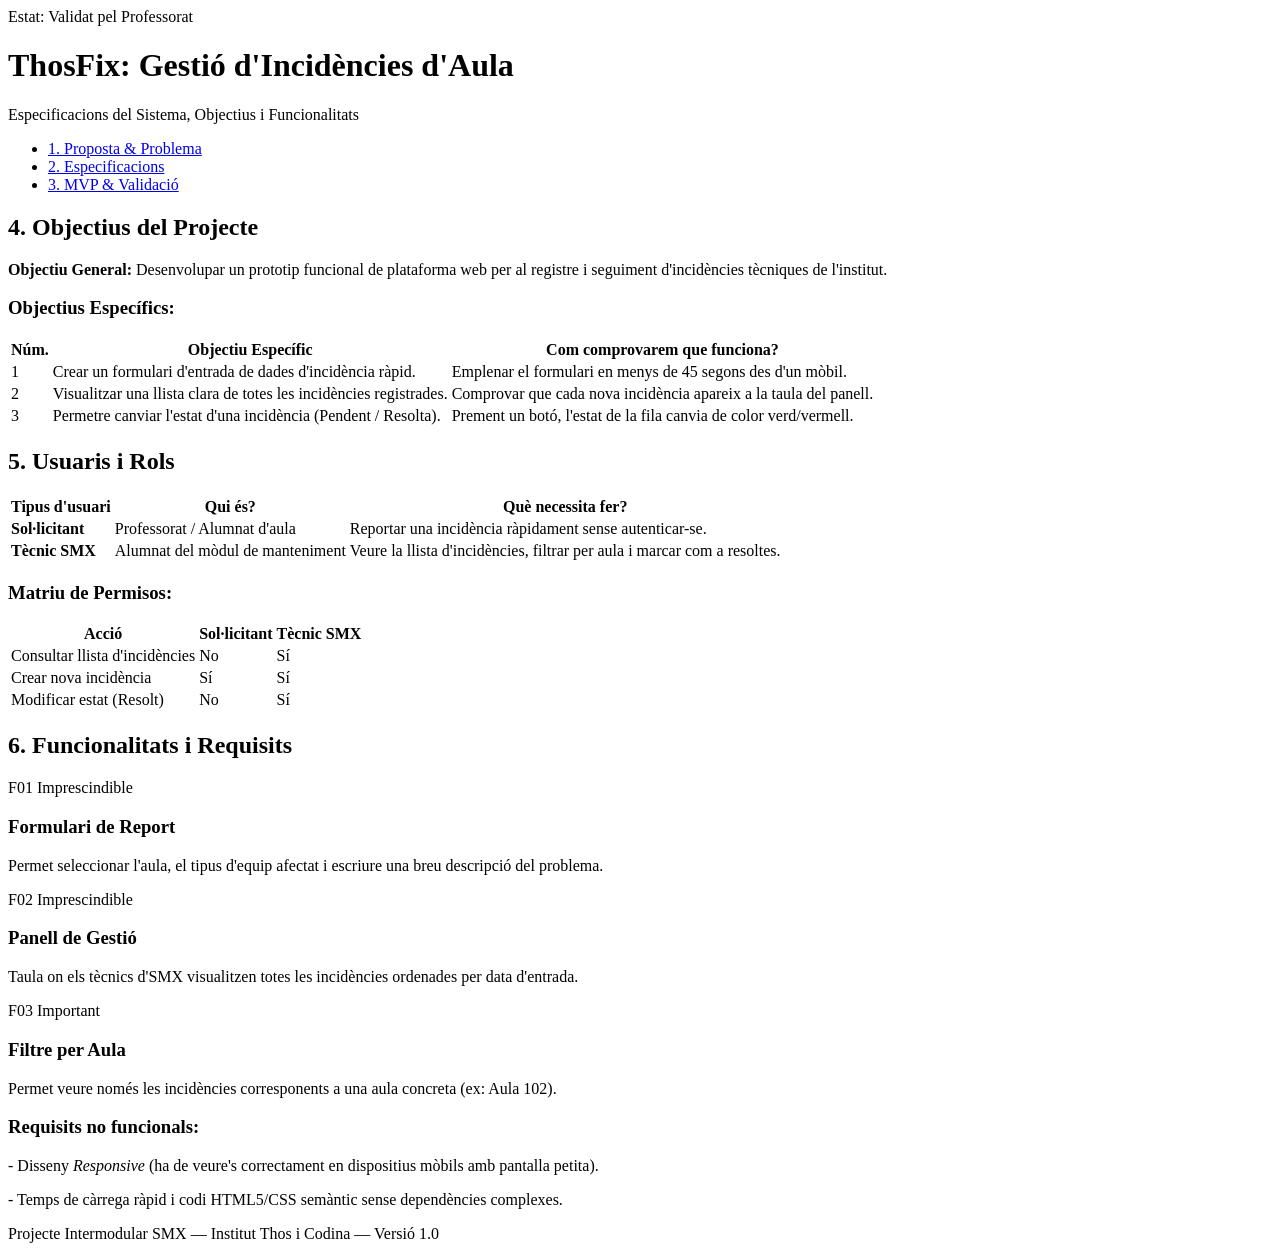
==== especificacions.html @ b2d93eaf "Rename objectius.html to especificacions.html" ====
<!DOCTYPE html>
<html lang="ca">
<head>
  <meta charset="UTF-8">
  <meta name="viewport" content="width=device-width, initial-scale=1.0">
  <title>ThosFix - Especificacions Tècniques</title>
  <link rel="stylesheet" href="css/style.css">
</head>
<body>

  <header>
    <div class="container header-content">
      <span class="status-badge">Estat: Validat pel Professorat</span>
      <h1>ThosFix: Gestió d'Incidències d'Aula</h1>
      <p class="tagline">Especificacions del Sistema, Objectius i Funcionalitats</p>
    </div>
  </header>

  <nav class="main-nav">
    <div class="container">
      <ul>
        <li><a href="index.html">1. Proposta & Problema</a></li>
        <li><a href="especificacions.html" class="active">2. Especificacions</a></li>
        <li><a href="mvp.html">3. MVP & Validació</a></li>
      </ul>
    </div>
  </nav>

  <main class="container">

    <section id="sec4">
      <h2>4. Objectius del Projecte</h2>
      <p><strong>Objectiu General:</strong> Desenvolupar un prototip funcional de plataforma web per al registre i seguiment d'incidències tècniques de l'institut.</p>

      <h3>Objectius Específics:</h3>
      <table>
        <thead>
          <tr>
            <th>Núm.</th>
            <th>Objectiu Específic</th>
            <th>Com comprovarem que funciona?</th>
          </tr>
        </thead>
        <tbody>
          <tr>
            <td>1</td>
            <td>Crear un formulari d'entrada de dades d'incidència ràpid.</td>
            <td>Emplenar el formulari en menys de 45 segons des d'un mòbil.</td>
          </tr>
          <tr>
            <td>2</td>
            <td>Visualitzar una llista clara de totes les incidències registrades.</td>
            <td>Comprovar que cada nova incidència apareix a la taula del panell.</td>
          </tr>
          <tr>
            <td>3</td>
            <td>Permetre canviar l'estat d'una incidència (Pendent / Resolta).</td>
            <td>Prement un botó, l'estat de la fila canvia de color verd/vermell.</td>
          </tr>
        </tbody>
      </table>
    </section>

    <section id="sec5">
      <h2>5. Usuaris i Rols</h2>
      <table>
        <thead>
          <tr>
            <th>Tipus d'usuari</th>
            <th>Qui és?</th>
            <th>Què necessita fer?</th>
          </tr>
        </thead>
        <tbody>
          <tr>
            <td><strong>Sol·licitant</strong></td>
            <td>Professorat / Alumnat d'aula</td>
            <td>Reportar una incidència ràpidament sense autenticar-se.</td>
          </tr>
          <tr>
            <td><strong>Tècnic SMX</strong></td>
            <td>Alumnat del mòdul de manteniment</td>
            <td>Veure la llista d'incidències, filtrar per aula i marcar com a resoltes.</td>
          </tr>
        </tbody>
      </table>

      <h3>Matriu de Permisos:</h3>
      <table>
        <thead>
          <tr>
            <th>Acció</th>
            <th>Sol·licitant</th>
            <th>Tècnic SMX</th>
          </tr>
        </thead>
        <tbody>
          <tr><td>Consultar llista d'incidències</td><td>No</td><td>Sí</td></tr>
          <tr><td>Crear nova incidència</td><td>Sí</td><td>Sí</td></tr>
          <tr><td>Modificar estat (Resolt)</td><td>No</td><td>Sí</td></tr>
        </tbody>
      </table>
    </section>

    <section id="sec6">
      <h2>6. Funcionalitats i Requisits</h2>
      
      <div class="cards-grid">
        <article class="card">
          <div class="card-header">
            <span class="card-id">F01</span>
            <span class="badge badge-high">Imprescindible</span>
          </div>
          <h3>Formulari de Report</h3>
          <p>Permet seleccionar l'aula, el tipus d'equip afectat i escriure una breu descripció del problema.</p>
        </article>

        <article class="card">
          <div class="card-header">
            <span class="card-id">F02</span>
            <span class="badge badge-high">Imprescindible</span>
          </div>
          <h3>Panell de Gestió</h3>
          <p>Taula on els tècnics d'SMX visualitzen totes les incidències ordenades per data d'entrada.</p>
        </article>

        <article class="card">
          <div class="card-header">
            <span class="card-id">F03</span>
            <span class="badge badge-medium">Important</span>
          </div>
          <h3>Filtre per Aula</h3>
          <p>Permet veure només les incidències corresponents a una aula concreta (ex: Aula 102).</p>
        </article>
      </div>

      <h3>Requisits no funcionals:</h3>
      <p>- Disseny <em>Responsive</em> (ha de veure's correctament en dispositius mòbils amb pantalla petita).</p>
      <p>- Temps de càrrega ràpid i codi HTML5/CSS semàntic sense dependències complexes.</p>
    </section>

  </main>

  <footer>
    <div class="container">
      <p>Projecte Intermodular SMX — Institut Thos i Codina — Versió 1.0</p>
    </div>
  </footer>

</body>
</html>
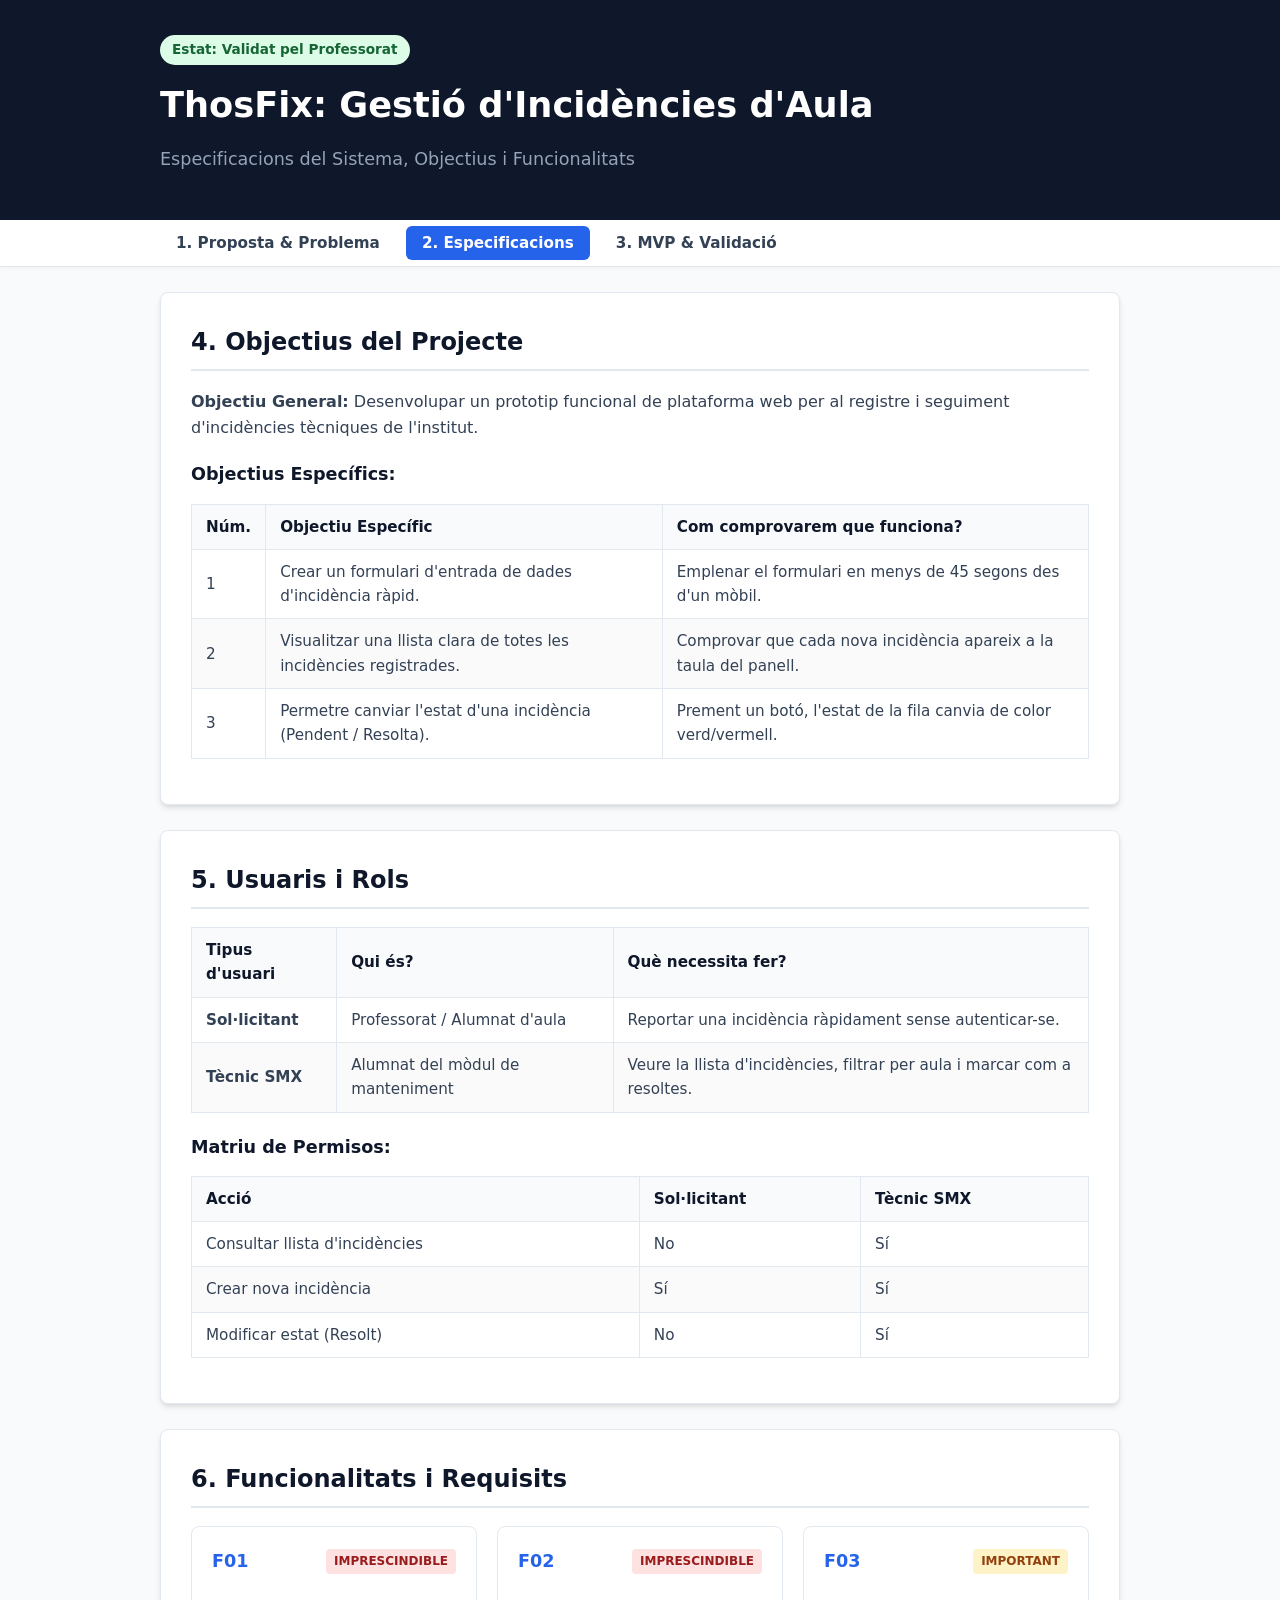
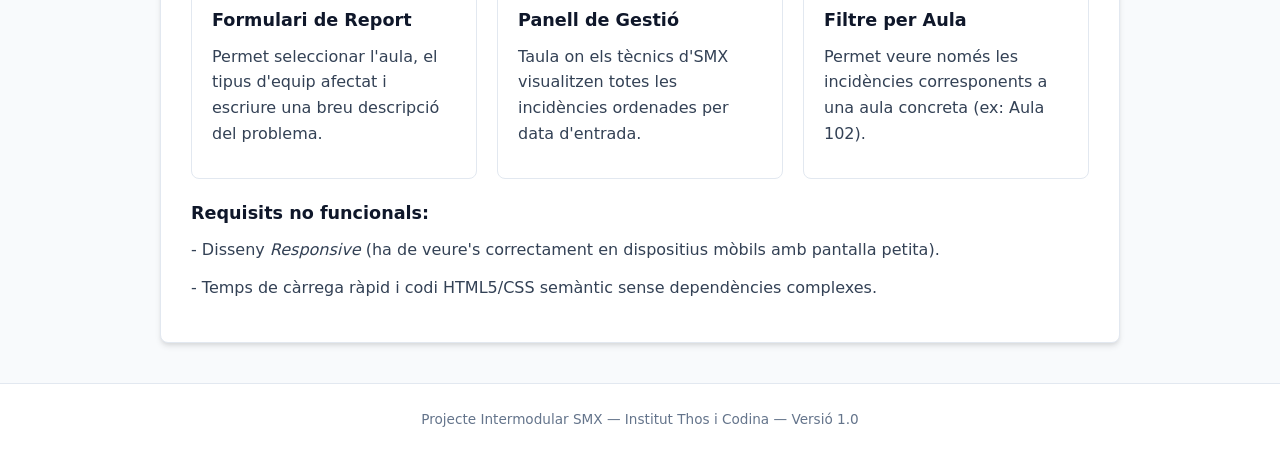
==== commit a38369b8: "Update especificacions.html" ====
--- a/especificacions.html
+++ b/especificacions.html
@@ -4,7 +4,7 @@
   <meta charset="UTF-8">
   <meta name="viewport" content="width=device-width, initial-scale=1.0">
   <title>ThosFix - Especificacions Tècniques</title>
-  <link rel="stylesheet" href="css/style.css">
+  <link rel="stylesheet" href="style.css">
 </head>
 <body>
 
--- a/style.css
+++ b/style.css
@@ -0,0 +1,269 @@
+:root {
+  --primary: #2563eb;
+  --primary-dark: #1d4ed8;
+  --secondary: #0f172a;
+  --bg: #f8fafc;
+  --surface: #ffffff;
+  --text: #334155;
+  --text-bold: #0f172a;
+  --border: #e2e8f0;
+  --success-bg: #dcfce7;
+  --success-text: #166534;
+  --warning-bg: #fef3c7;
+  --warning-text: #92400e;
+  --danger-bg: #fee2e2;
+  --danger-text: #991b1b;
+  --radius: 8px;
+  --shadow: 0 4px 6px -1px rgba(0, 0, 0, 0.1), 0 2px 4px -1px rgba(0, 0, 0, 0.06);
+}
+
+* { box-sizing: border-box; margin: 0; padding: 0; }
+
+body { 
+  font-family: system-ui, -apple-system, BlinkMacSystemFont, 'Segoe UI', Roboto, sans-serif; 
+  line-height: 1.6; 
+  background-color: var(--bg); 
+  color: var(--text); 
+  display: flex;
+  flex-direction: column;
+  min-height: 100vh;
+}
+
+.container { 
+  max-width: 1000px; 
+  margin: 0 auto; 
+  padding: 0 20px; 
+  width: 100%;
+}
+
+/* Header & Hero */
+header { 
+  background-color: var(--secondary); 
+  color: white; 
+  padding: 35px 0; 
+}
+
+.header-content { 
+  display: flex; 
+  flex-direction: column; 
+  gap: 12px; 
+}
+
+.status-badge { 
+  display: inline-block; 
+  width: fit-content; 
+  background: var(--success-bg); 
+  color: var(--success-text); 
+  padding: 4px 12px; 
+  border-radius: 20px; 
+  font-weight: 600; 
+  font-size: 0.85rem; 
+}
+
+header h1 { 
+  font-size: 2.2rem; 
+  font-weight: 800; 
+  color: #fff; 
+}
+
+.tagline { 
+  font-size: 1.1rem; 
+  color: #94a3b8; 
+}
+
+/* Meta Table Grid */
+.meta-grid { 
+  display: grid; 
+  grid-template-columns: repeat(auto-fit, minmax(180px, 1fr)); 
+  gap: 15px; 
+  margin-top: 15px; 
+  background: rgba(255,255,255,0.05); 
+  padding: 18px; 
+  border-radius: var(--radius); 
+  border: 1px solid rgba(255,255,255,0.1); 
+}
+
+.meta-item strong { 
+  display: block; 
+  font-size: 0.75rem; 
+  text-transform: uppercase; 
+  color: #94a3b8; 
+}
+
+.meta-item span { 
+  font-size: 0.95rem; 
+  font-weight: 500; 
+  color: #f1f5f9; 
+}
+
+/* Navegació principal entre pàgines */
+nav.main-nav { 
+  position: sticky; 
+  top: 0; 
+  background: var(--surface); 
+  border-bottom: 1px solid var(--border); 
+  box-shadow: 0 2px 4px rgba(0,0,0,0.03); 
+  z-index: 100; 
+}
+
+nav.main-nav ul { 
+  display: flex; 
+  list-style: none; 
+  gap: 10px; 
+  padding: 10px 0;
+}
+
+nav.main-nav a { 
+  text-decoration: none; 
+  color: var(--text); 
+  font-weight: 600; 
+  font-size: 0.95rem; 
+  padding: 8px 16px; 
+  border-radius: 6px; 
+  transition: all 0.2s ease;
+}
+
+nav.main-nav a:hover { 
+  background-color: #eff6ff; 
+  color: var(--primary); 
+}
+
+nav.main-nav a.active { 
+  background-color: var(--primary); 
+  color: white; 
+}
+
+/* Layout Seccions */
+main {
+  flex: 1;
+}
+
+section { 
+  background: var(--surface); 
+  margin-top: 25px; 
+  padding: 30px; 
+  border-radius: var(--radius); 
+  border: 1px solid var(--border); 
+  box-shadow: var(--shadow); 
+}
+
+h2 { 
+  font-size: 1.5rem; 
+  color: var(--text-bold); 
+  margin-bottom: 18px; 
+  border-bottom: 2px solid var(--border); 
+  padding-bottom: 8px; 
+}
+
+h3 { 
+  font-size: 1.1rem; 
+  color: var(--text-bold); 
+  margin: 20px 0 10px 0; 
+}
+
+p { margin-bottom: 12px; }
+
+/* Blocs destacats */
+.callout { 
+  background: #eff6ff; 
+  border-left: 4px solid var(--primary); 
+  padding: 15px 20px; 
+  border-radius: 0 var(--radius) var(--radius) 0; 
+  margin: 15px 0; 
+}
+
+.callout-challenge { 
+  background: #fff7ed; 
+  border-left: 4px solid var(--warning-text); 
+}
+
+.teacher-obs { 
+  background: #f1f5f9; 
+  border: 1px dashed #94a3b8; 
+  padding: 15px; 
+  border-radius: var(--radius); 
+  margin-top: 25px; 
+  font-size: 0.9rem; 
+}
+
+.teacher-obs strong { color: var(--secondary); }
+
+/* Taules */
+table { 
+  width: 100%; 
+  border-collapse: collapse; 
+  margin: 15px 0; 
+  font-size: 0.95rem; 
+}
+
+th, td { 
+  border: 1px solid var(--border); 
+  padding: 10px 14px; 
+  text-align: left; 
+}
+
+th { 
+  background-color: #f8fafc; 
+  font-weight: 700; 
+  color: var(--text-bold); 
+}
+
+tr:nth-child(even) { background-color: #fafafa; }
+
+/* Targetes de funcionalitats */
+.cards-grid { 
+  display: grid; 
+  grid-template-columns: repeat(auto-fit, minmax(260px, 1fr)); 
+  gap: 20px; 
+  margin-top: 15px; 
+}
+
+.card { 
+  border: 1px solid var(--border); 
+  border-radius: var(--radius); 
+  padding: 20px; 
+  background: #fff; 
+  display: flex; 
+  flex-direction: column;
+}
+
+.card-header { 
+  display: flex; 
+  justify-content: space-between; 
+  align-items: center; 
+  margin-bottom: 10px; 
+}
+
+.card-id { 
+  font-weight: 800; 
+  color: var(--primary); 
+  font-size: 1.1rem; 
+}
+
+/* Badges */
+.badge { 
+  padding: 3px 8px; 
+  border-radius: 4px; 
+  font-size: 0.75rem; 
+  font-weight: 700; 
+  text-transform: uppercase; 
+}
+
+.badge-high { background: var(--danger-bg); color: var(--danger-text); }
+.badge-medium { background: var(--warning-bg); color: var(--warning-text); }
+.badge-low { background: var(--success-bg); color: var(--success-text); }
+
+/* Llistes */
+ol.steps { padding-left: 20px; }
+ol.steps li { margin-bottom: 8px; }
+
+/* Footer */
+footer { 
+  text-align: center; 
+  padding: 25px 0; 
+  margin-top: 40px; 
+  font-size: 0.85rem; 
+  color: #64748b; 
+  background: #fff; 
+  border-top: 1px solid var(--border); 
+}
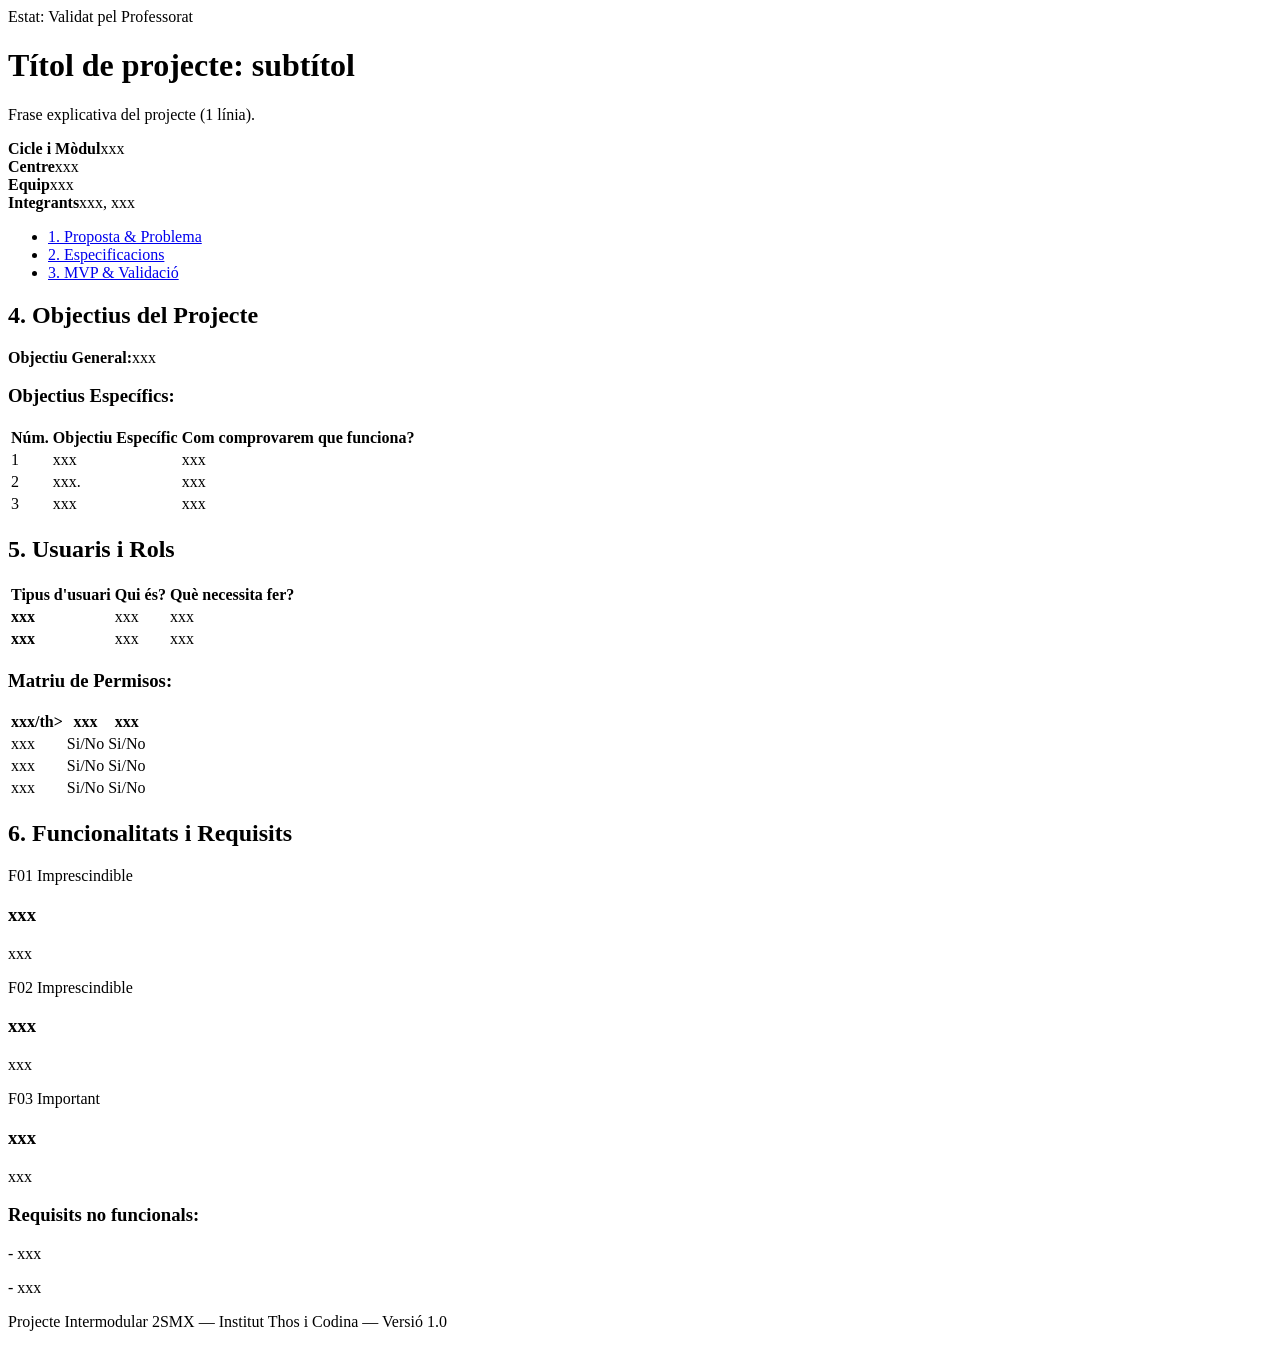
==== commit 8cf63476: "simplify" ====
--- a/especificacions.html
+++ b/especificacions.html
@@ -3,16 +3,23 @@
 <head>
   <meta charset="UTF-8">
   <meta name="viewport" content="width=device-width, initial-scale=1.0">
-  <title>ThosFix - Especificacions Tècniques</title>
-  <link rel="stylesheet" href="style.css">
+  <title>TITOL DEL PROJECTE</title>
+  <link rel="stylesheet" href="css/style.css">
 </head>
 <body>
 
   <header>
     <div class="container header-content">
       <span class="status-badge">Estat: Validat pel Professorat</span>
-      <h1>ThosFix: Gestió d'Incidències d'Aula</h1>
-      <p class="tagline">Especificacions del Sistema, Objectius i Funcionalitats</p>
+      <h1>Títol de projecte: subtítol</h1>
+      <p class="tagline">Frase explicativa del projecte (1 línia).</p>
+      
+      <div class="meta-grid">
+        <div class="meta-item"><strong>Cicle i Mòdul</strong><span>xxx</span></div>
+        <div class="meta-item"><strong>Centre</strong><span>xxx</span></div>
+        <div class="meta-item"><strong>Equip</strong><span>xxx</span></div>
+        <div class="meta-item"><strong>Integrants</strong><span>xxx, xxx</span></div>
+      </div>
     </div>
   </header>
 
@@ -30,7 +37,7 @@
 
     <section id="sec4">
       <h2>4. Objectius del Projecte</h2>
-      <p><strong>Objectiu General:</strong> Desenvolupar un prototip funcional de plataforma web per al registre i seguiment d'incidències tècniques de l'institut.</p>
+      <p><strong>Objectiu General:</strong>xxx</p>
 
       <h3>Objectius Específics:</h3>
       <table>
@@ -44,18 +51,18 @@
         <tbody>
           <tr>
             <td>1</td>
-            <td>Crear un formulari d'entrada de dades d'incidència ràpid.</td>
-            <td>Emplenar el formulari en menys de 45 segons des d'un mòbil.</td>
+            <td>xxx</td>
+            <td>xxx</td>
           </tr>
           <tr>
             <td>2</td>
-            <td>Visualitzar una llista clara de totes les incidències registrades.</td>
-            <td>Comprovar que cada nova incidència apareix a la taula del panell.</td>
+            <td>xxx.</td>
+            <td>xxx</td>
           </tr>
           <tr>
             <td>3</td>
-            <td>Permetre canviar l'estat d'una incidència (Pendent / Resolta).</td>
-            <td>Prement un botó, l'estat de la fila canvia de color verd/vermell.</td>
+            <td>xxx</td>
+            <td>xxx</td>
           </tr>
         </tbody>
       </table>
@@ -73,14 +80,14 @@
         </thead>
         <tbody>
           <tr>
-            <td><strong>Sol·licitant</strong></td>
-            <td>Professorat / Alumnat d'aula</td>
-            <td>Reportar una incidència ràpidament sense autenticar-se.</td>
+            <td><strong>xxx</strong></td>
+            <td>xxx</td>
+            <td>xxx</td>
           </tr>
           <tr>
-            <td><strong>Tècnic SMX</strong></td>
-            <td>Alumnat del mòdul de manteniment</td>
-            <td>Veure la llista d'incidències, filtrar per aula i marcar com a resoltes.</td>
+            <td><strong>xxx</strong></td>
+            <td>xxx</td>
+            <td>xxx</td>
           </tr>
         </tbody>
       </table>
@@ -89,15 +96,15 @@
       <table>
         <thead>
           <tr>
-            <th>Acció</th>
-            <th>Sol·licitant</th>
-            <th>Tècnic SMX</th>
+            <th>xxx/th>
+            <th>xxx</th>
+            <th>xxx</th>
           </tr>
         </thead>
         <tbody>
-          <tr><td>Consultar llista d'incidències</td><td>No</td><td>Sí</td></tr>
-          <tr><td>Crear nova incidència</td><td>Sí</td><td>Sí</td></tr>
-          <tr><td>Modificar estat (Resolt)</td><td>No</td><td>Sí</td></tr>
+          <tr><td>xxx</td><td>Si/No</td><td>Si/No</td></tr>
+          <tr><td>xxx</td><td>Si/No</td><td>Si/No</td></tr>
+          <tr><td>xxx</td><td>Si/No</td><td>Si/No</td></tr>
         </tbody>
       </table>
     </section>
@@ -111,8 +118,8 @@
             <span class="card-id">F01</span>
             <span class="badge badge-high">Imprescindible</span>
           </div>
-          <h3>Formulari de Report</h3>
-          <p>Permet seleccionar l'aula, el tipus d'equip afectat i escriure una breu descripció del problema.</p>
+          <h3>xxx</h3>
+          <p>xxx</p>
         </article>
 
         <article class="card">
@@ -120,8 +127,8 @@
             <span class="card-id">F02</span>
             <span class="badge badge-high">Imprescindible</span>
           </div>
-          <h3>Panell de Gestió</h3>
-          <p>Taula on els tècnics d'SMX visualitzen totes les incidències ordenades per data d'entrada.</p>
+          <h3>xxx</h3>
+          <p>xxx</p>
         </article>
 
         <article class="card">
@@ -129,21 +136,21 @@
             <span class="card-id">F03</span>
             <span class="badge badge-medium">Important</span>
           </div>
-          <h3>Filtre per Aula</h3>
-          <p>Permet veure només les incidències corresponents a una aula concreta (ex: Aula 102).</p>
+          <h3>xxx</h3>
+          <p>xxx</p>
         </article>
       </div>
 
       <h3>Requisits no funcionals:</h3>
-      <p>- Disseny <em>Responsive</em> (ha de veure's correctament en dispositius mòbils amb pantalla petita).</p>
-      <p>- Temps de càrrega ràpid i codi HTML5/CSS semàntic sense dependències complexes.</p>
+      <p>- xxx</p>
+      <p>- xxx</p>
     </section>
 
   </main>
 
   <footer>
     <div class="container">
-      <p>Projecte Intermodular SMX — Institut Thos i Codina — Versió 1.0</p>
+      <p>Projecte Intermodular 2SMX — Institut Thos i Codina — Versió 1.0</p>
     </div>
   </footer>
 
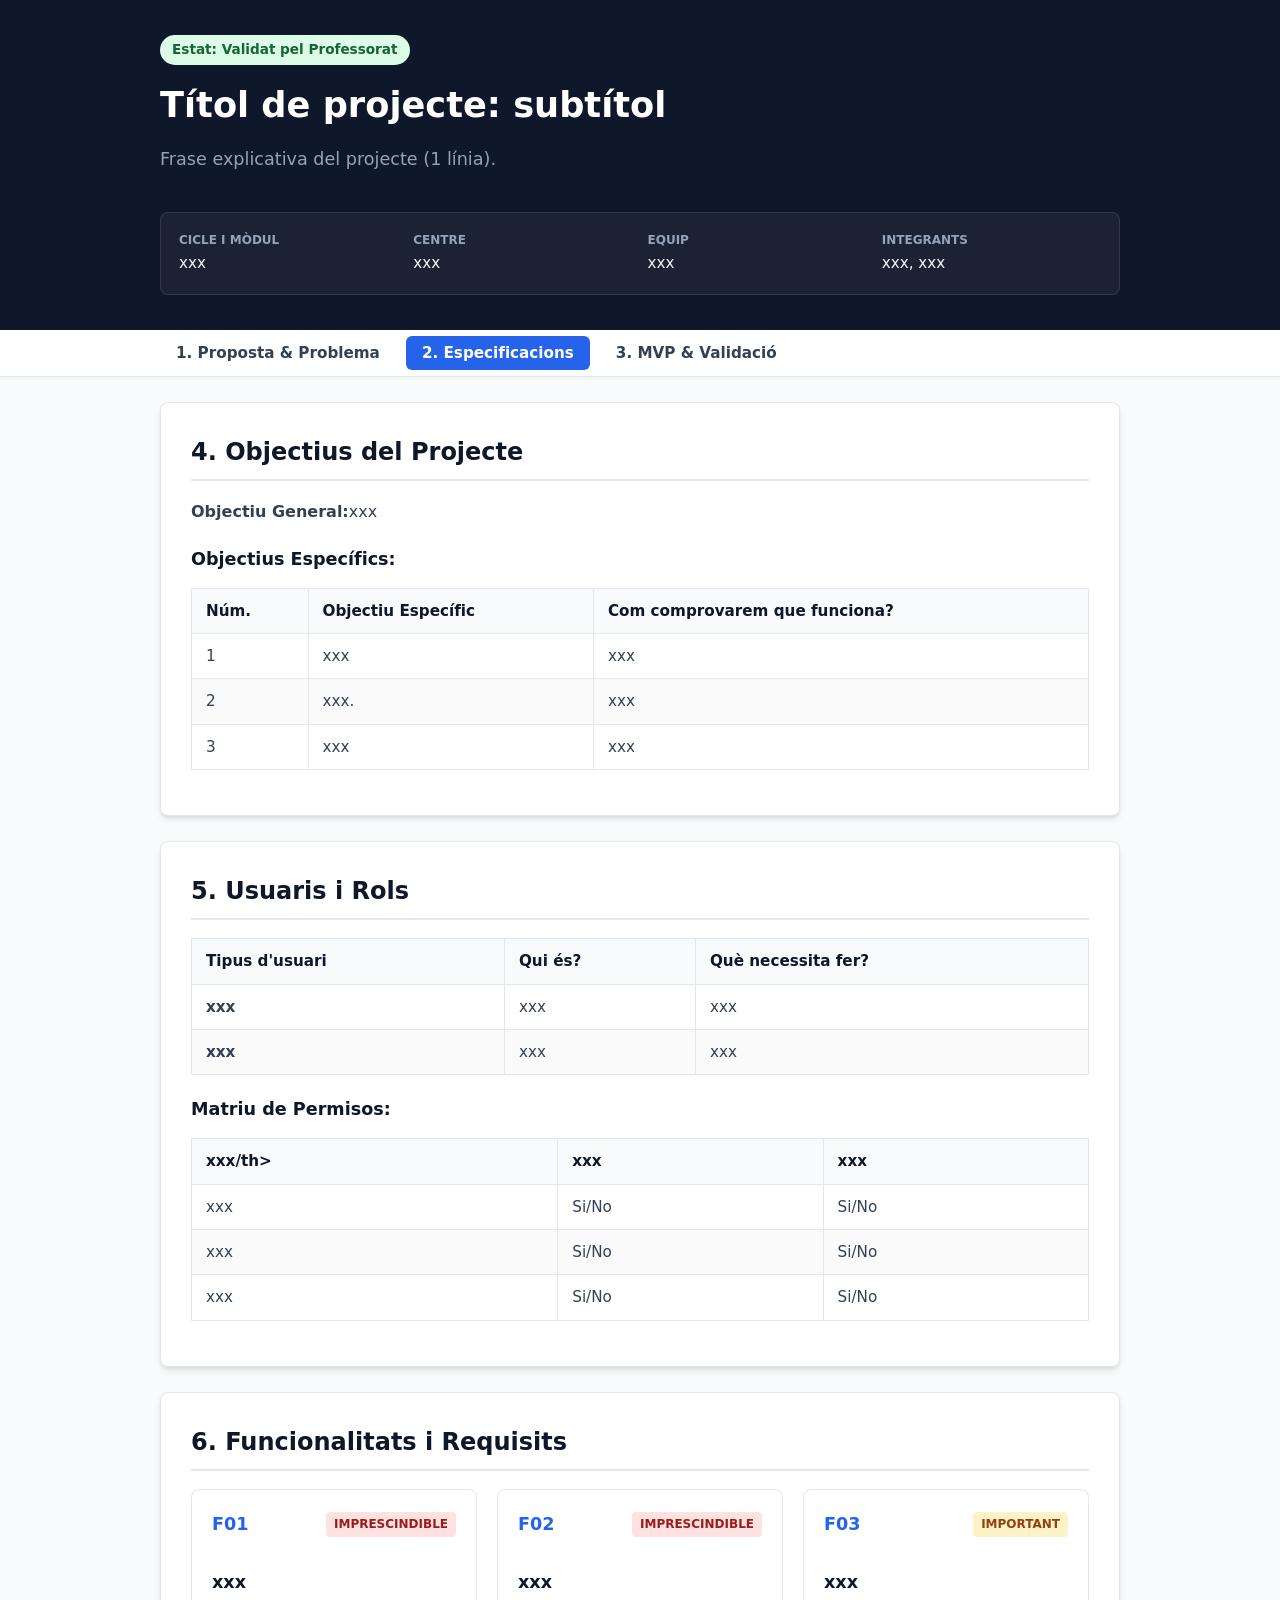
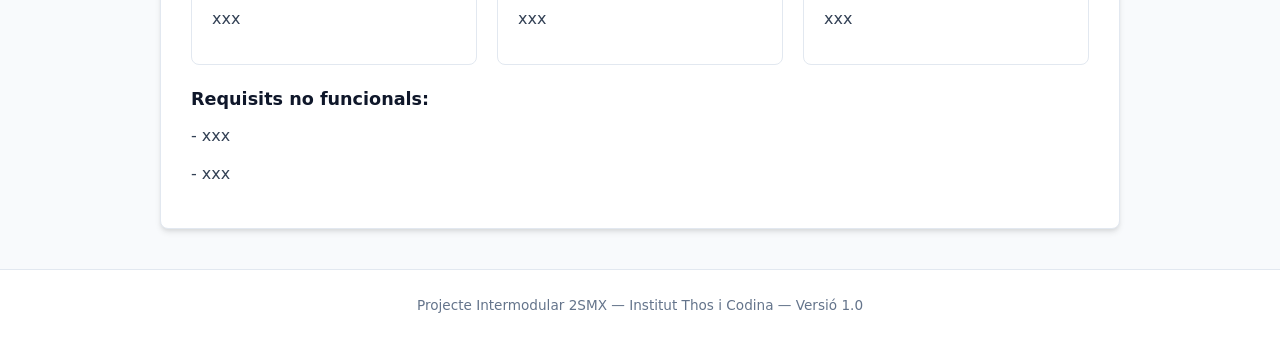
==== commit fda9285b: "Update especificacions.html" ====
--- a/especificacions.html
+++ b/especificacions.html
@@ -4,7 +4,7 @@
   <meta charset="UTF-8">
   <meta name="viewport" content="width=device-width, initial-scale=1.0">
   <title>TITOL DEL PROJECTE</title>
-  <link rel="stylesheet" href="css/style.css">
+  <link rel="stylesheet" href="style.css">
 </head>
 <body>
 
--- a/style.css
+++ b/style.css
@@ -0,0 +1,269 @@
+:root {
+  --primary: #2563eb;
+  --primary-dark: #1d4ed8;
+  --secondary: #0f172a;
+  --bg: #f8fafc;
+  --surface: #ffffff;
+  --text: #334155;
+  --text-bold: #0f172a;
+  --border: #e2e8f0;
+  --success-bg: #dcfce7;
+  --success-text: #166534;
+  --warning-bg: #fef3c7;
+  --warning-text: #92400e;
+  --danger-bg: #fee2e2;
+  --danger-text: #991b1b;
+  --radius: 8px;
+  --shadow: 0 4px 6px -1px rgba(0, 0, 0, 0.1), 0 2px 4px -1px rgba(0, 0, 0, 0.06);
+}
+
+* { box-sizing: border-box; margin: 0; padding: 0; }
+
+body { 
+  font-family: system-ui, -apple-system, BlinkMacSystemFont, 'Segoe UI', Roboto, sans-serif; 
+  line-height: 1.6; 
+  background-color: var(--bg); 
+  color: var(--text); 
+  display: flex;
+  flex-direction: column;
+  min-height: 100vh;
+}
+
+.container { 
+  max-width: 1000px; 
+  margin: 0 auto; 
+  padding: 0 20px; 
+  width: 100%;
+}
+
+/* Header & Hero */
+header { 
+  background-color: var(--secondary); 
+  color: white; 
+  padding: 35px 0; 
+}
+
+.header-content { 
+  display: flex; 
+  flex-direction: column; 
+  gap: 12px; 
+}
+
+.status-badge { 
+  display: inline-block; 
+  width: fit-content; 
+  background: var(--success-bg); 
+  color: var(--success-text); 
+  padding: 4px 12px; 
+  border-radius: 20px; 
+  font-weight: 600; 
+  font-size: 0.85rem; 
+}
+
+header h1 { 
+  font-size: 2.2rem; 
+  font-weight: 800; 
+  color: #fff; 
+}
+
+.tagline { 
+  font-size: 1.1rem; 
+  color: #94a3b8; 
+}
+
+/* Meta Table Grid */
+.meta-grid { 
+  display: grid; 
+  grid-template-columns: repeat(auto-fit, minmax(180px, 1fr)); 
+  gap: 15px; 
+  margin-top: 15px; 
+  background: rgba(255,255,255,0.05); 
+  padding: 18px; 
+  border-radius: var(--radius); 
+  border: 1px solid rgba(255,255,255,0.1); 
+}
+
+.meta-item strong { 
+  display: block; 
+  font-size: 0.75rem; 
+  text-transform: uppercase; 
+  color: #94a3b8; 
+}
+
+.meta-item span { 
+  font-size: 0.95rem; 
+  font-weight: 500; 
+  color: #f1f5f9; 
+}
+
+/* Navegació principal entre pàgines */
+nav.main-nav { 
+  position: sticky; 
+  top: 0; 
+  background: var(--surface); 
+  border-bottom: 1px solid var(--border); 
+  box-shadow: 0 2px 4px rgba(0,0,0,0.03); 
+  z-index: 100; 
+}
+
+nav.main-nav ul { 
+  display: flex; 
+  list-style: none; 
+  gap: 10px; 
+  padding: 10px 0;
+}
+
+nav.main-nav a { 
+  text-decoration: none; 
+  color: var(--text); 
+  font-weight: 600; 
+  font-size: 0.95rem; 
+  padding: 8px 16px; 
+  border-radius: 6px; 
+  transition: all 0.2s ease;
+}
+
+nav.main-nav a:hover { 
+  background-color: #eff6ff; 
+  color: var(--primary); 
+}
+
+nav.main-nav a.active { 
+  background-color: var(--primary); 
+  color: white; 
+}
+
+/* Layout Seccions */
+main {
+  flex: 1;
+}
+
+section { 
+  background: var(--surface); 
+  margin-top: 25px; 
+  padding: 30px; 
+  border-radius: var(--radius); 
+  border: 1px solid var(--border); 
+  box-shadow: var(--shadow); 
+}
+
+h2 { 
+  font-size: 1.5rem; 
+  color: var(--text-bold); 
+  margin-bottom: 18px; 
+  border-bottom: 2px solid var(--border); 
+  padding-bottom: 8px; 
+}
+
+h3 { 
+  font-size: 1.1rem; 
+  color: var(--text-bold); 
+  margin: 20px 0 10px 0; 
+}
+
+p { margin-bottom: 12px; }
+
+/* Blocs destacats */
+.callout { 
+  background: #eff6ff; 
+  border-left: 4px solid var(--primary); 
+  padding: 15px 20px; 
+  border-radius: 0 var(--radius) var(--radius) 0; 
+  margin: 15px 0; 
+}
+
+.callout-challenge { 
+  background: #fff7ed; 
+  border-left: 4px solid var(--warning-text); 
+}
+
+.teacher-obs { 
+  background: #f1f5f9; 
+  border: 1px dashed #94a3b8; 
+  padding: 15px; 
+  border-radius: var(--radius); 
+  margin-top: 25px; 
+  font-size: 0.9rem; 
+}
+
+.teacher-obs strong { color: var(--secondary); }
+
+/* Taules */
+table { 
+  width: 100%; 
+  border-collapse: collapse; 
+  margin: 15px 0; 
+  font-size: 0.95rem; 
+}
+
+th, td { 
+  border: 1px solid var(--border); 
+  padding: 10px 14px; 
+  text-align: left; 
+}
+
+th { 
+  background-color: #f8fafc; 
+  font-weight: 700; 
+  color: var(--text-bold); 
+}
+
+tr:nth-child(even) { background-color: #fafafa; }
+
+/* Targetes de funcionalitats */
+.cards-grid { 
+  display: grid; 
+  grid-template-columns: repeat(auto-fit, minmax(260px, 1fr)); 
+  gap: 20px; 
+  margin-top: 15px; 
+}
+
+.card { 
+  border: 1px solid var(--border); 
+  border-radius: var(--radius); 
+  padding: 20px; 
+  background: #fff; 
+  display: flex; 
+  flex-direction: column;
+}
+
+.card-header { 
+  display: flex; 
+  justify-content: space-between; 
+  align-items: center; 
+  margin-bottom: 10px; 
+}
+
+.card-id { 
+  font-weight: 800; 
+  color: var(--primary); 
+  font-size: 1.1rem; 
+}
+
+/* Badges */
+.badge { 
+  padding: 3px 8px; 
+  border-radius: 4px; 
+  font-size: 0.75rem; 
+  font-weight: 700; 
+  text-transform: uppercase; 
+}
+
+.badge-high { background: var(--danger-bg); color: var(--danger-text); }
+.badge-medium { background: var(--warning-bg); color: var(--warning-text); }
+.badge-low { background: var(--success-bg); color: var(--success-text); }
+
+/* Llistes */
+ol.steps { padding-left: 20px; }
+ol.steps li { margin-bottom: 8px; }
+
+/* Footer */
+footer { 
+  text-align: center; 
+  padding: 25px 0; 
+  margin-top: 40px; 
+  font-size: 0.85rem; 
+  color: #64748b; 
+  background: #fff; 
+  border-top: 1px solid var(--border); 
+}
